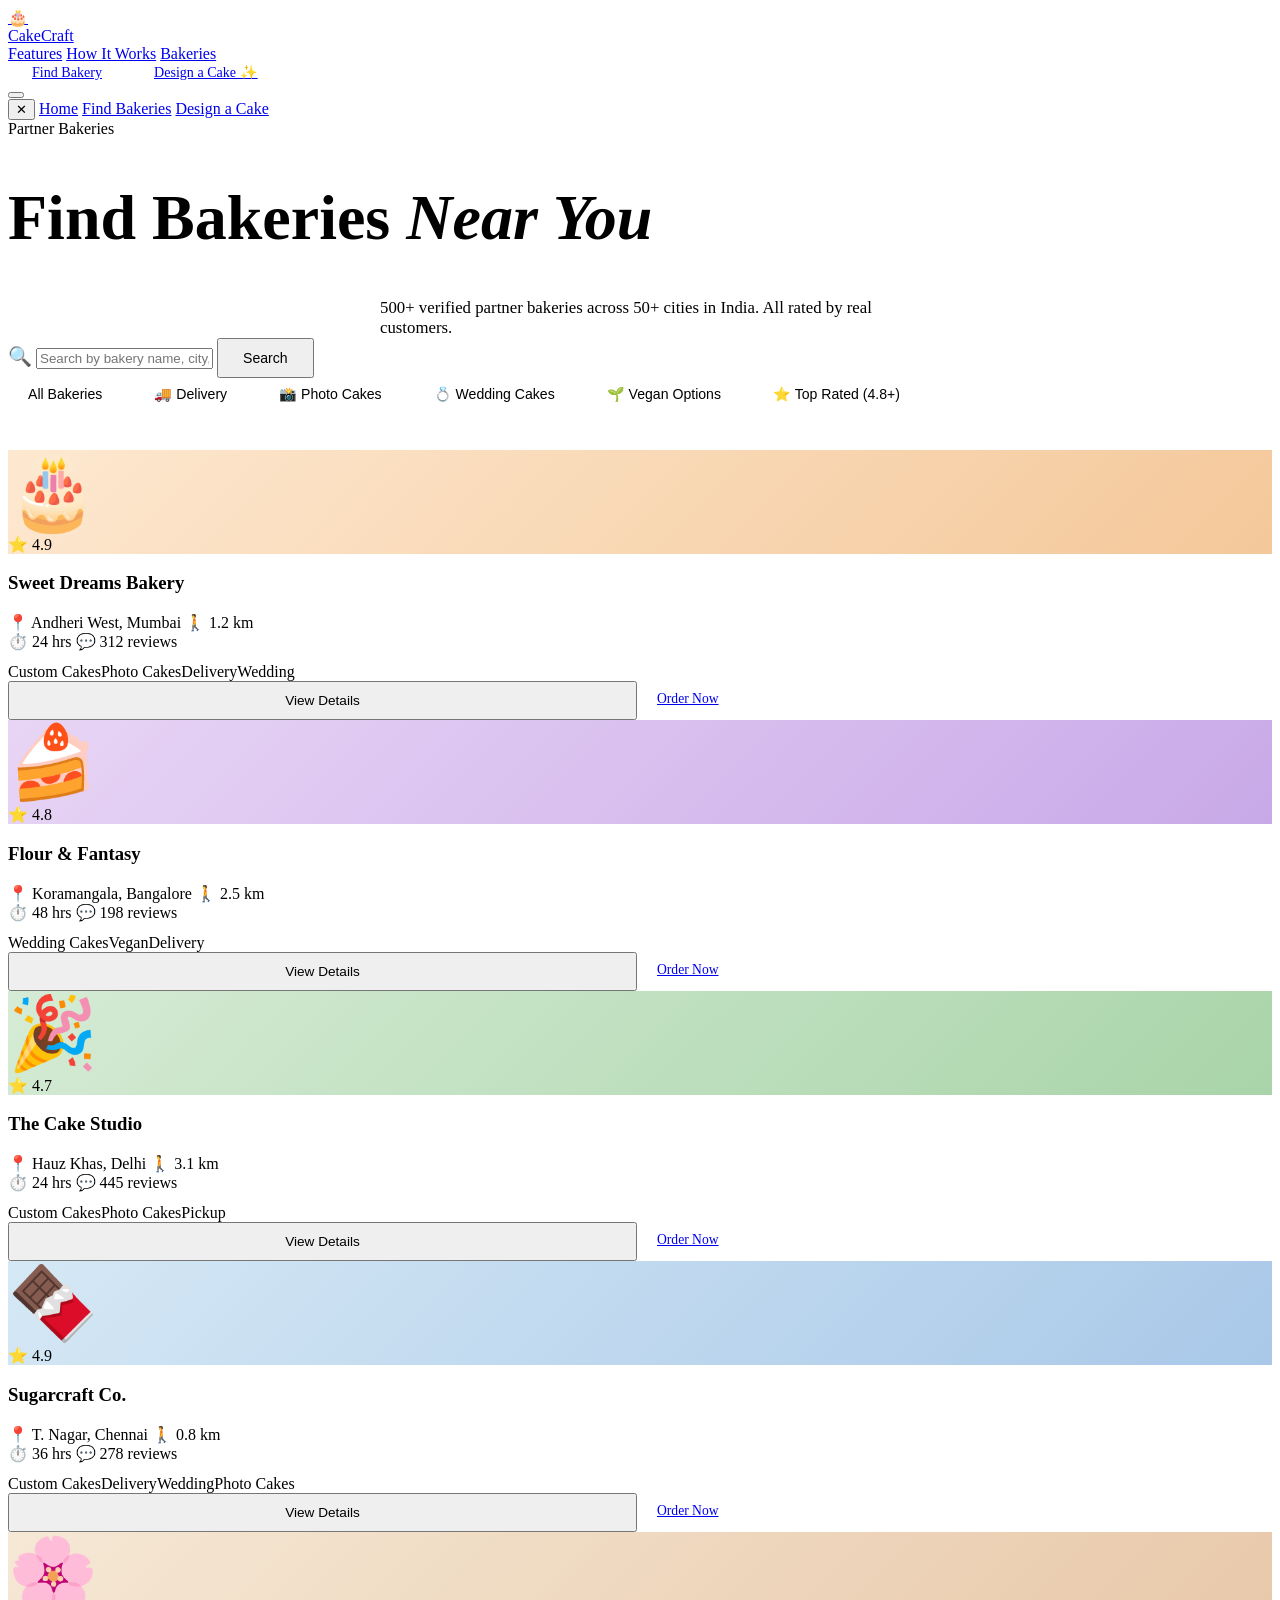
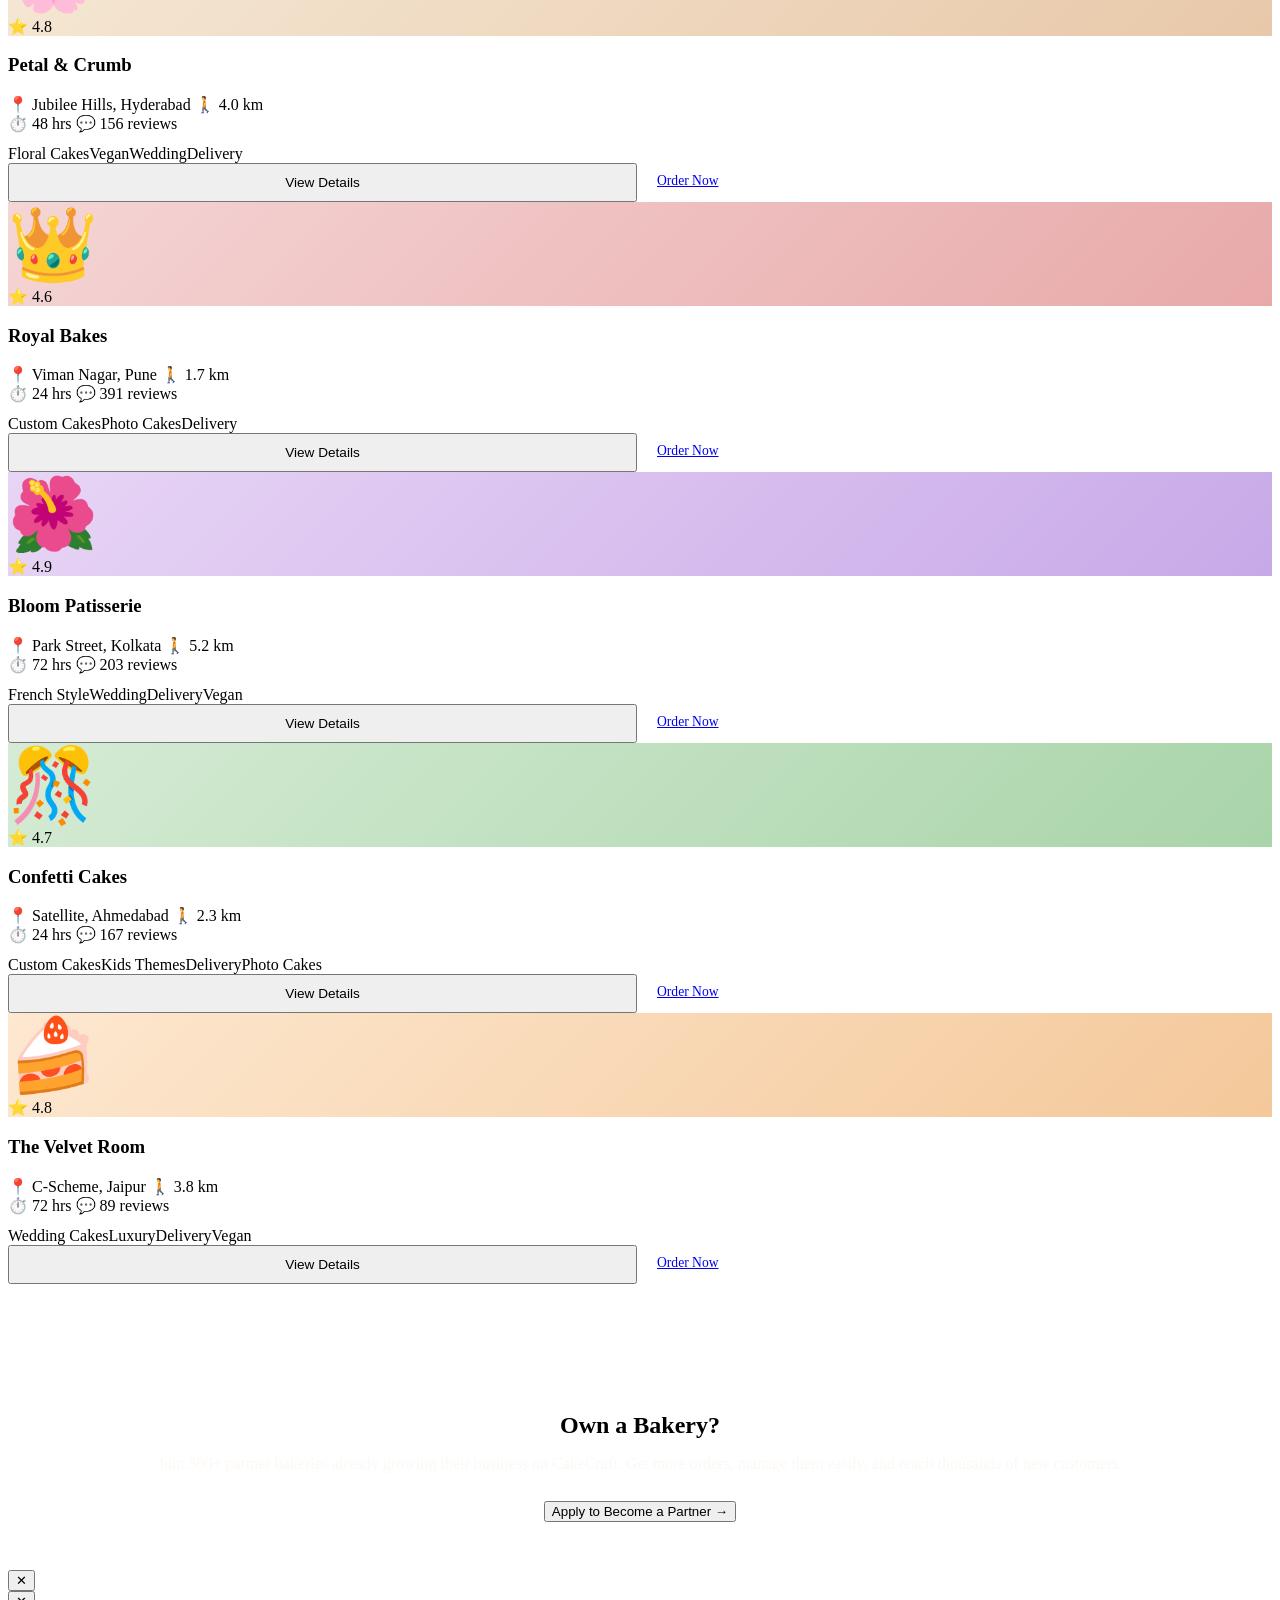
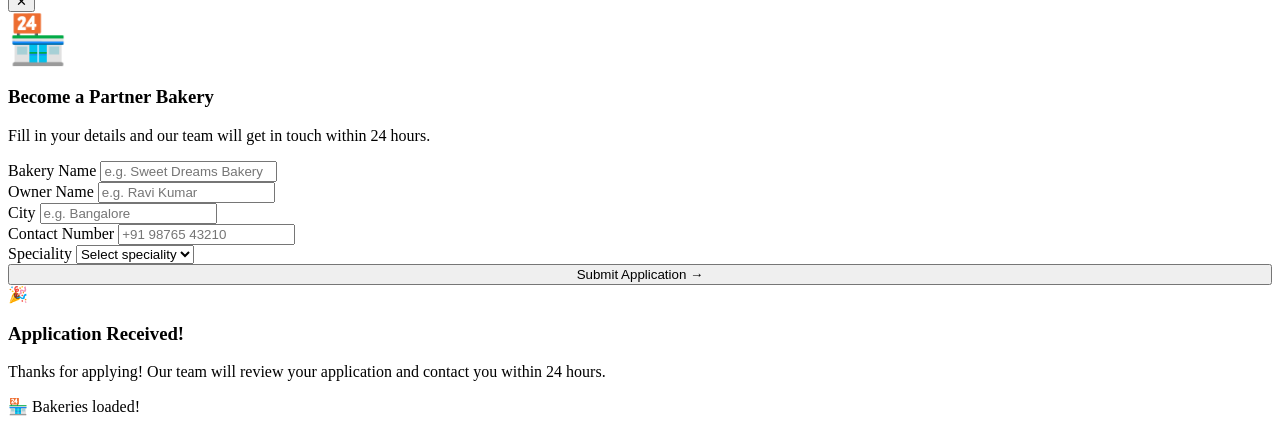
==== bakeries.html @ 8f2ff421 "Add files via upload" ====
<!DOCTYPE html>
<html lang="en">
<head>
  <meta charset="UTF-8" />
  <meta name="viewport" content="width=device-width, initial-scale=1.0" />
  <title>Find Nearby Bakeries — CakeCraft</title>
  <meta name="description" content="Browse verified partner bakeries near you on CakeCraft. Compare ratings, specialities and delivery options." />
  <link rel="icon" href="data:image/svg+xml,<svg xmlns='http://www.w3.org/2000/svg' viewBox='0 0 100 100'><text y='.9em' font-size='90'>🎂</text></svg>" />
  <link rel="stylesheet" href="style.css" />
  <style>
    .filter-bar { display:flex; gap:12px; flex-wrap:wrap; margin-bottom:40px; }
    .filter-chip {
      padding:8px 20px; border-radius:99px;
      border:1.5px solid var(--cream2); background:var(--white);
      font-size:0.88rem; font-weight:500; cursor:pointer;
      transition:all 0.25s; font-family:'DM Sans',sans-serif;
    }
    .filter-chip:hover, .filter-chip.active { background:var(--brown); color:var(--white); border-color:var(--brown); }
    .bakery-img-bg-1 { background:linear-gradient(135deg,#FDE8D0,#F4C89A); }
    .bakery-img-bg-2 { background:linear-gradient(135deg,#E8D5F5,#C8A9E8); }
    .bakery-img-bg-3 { background:linear-gradient(135deg,#D5EBD5,#A9D4A9); }
    .bakery-img-bg-4 { background:linear-gradient(135deg,#D5E8F5,#A9C8E8); }
    .bakery-img-bg-5 { background:linear-gradient(135deg,#F5E8D5,#E8C8A9); }
    .bakery-img-bg-6 { background:linear-gradient(135deg,#F5D5D5,#E8A9A9); }
    .stars { color:var(--orange); }
    .bakery-detail-panel {
      background:var(--cream); border-radius:var(--radius2); padding:48px;
      max-width:600px; width:100%;
    }
    .map-placeholder {
      background:linear-gradient(135deg,var(--cream2),#EDE0D0);
      border-radius:var(--radius); height:200px;
      display:flex; align-items:center; justify-content:center;
      font-size:3rem; margin-bottom:24px; position:relative; overflow:hidden;
    }
    .map-pin { position:absolute; font-size:2rem; animation:bounce 1.5s ease-in-out infinite; }
    @keyframes bounce { 0%,100%{transform:translateY(0);} 50%{transform:translateY(-10px);} }
    .no-results { text-align:center; padding:80px 20px; color:var(--brown3); }
    .no-results .nr-icon { font-size:4rem; display:block; margin-bottom:16px; }
    .partner-cta {
      background:var(--brown); color:var(--cream); border-radius:var(--radius2);
      padding:48px; text-align:center; margin-top:60px;
    }
    .partner-cta h2 { color:var(--cream); margin-bottom:12px; }
    .partner-cta p { color:rgba(250,245,236,0.65); margin-bottom:28px; }
  </style>
</head>
<body>

<!-- NAVBAR -->
<nav class="navbar scrolled" id="navbar">
  <div class="container">
    <a href="index.html" class="logo">
      <div class="logo-icon">🎂</div>
      CakeCraft
    </a>
    <div class="nav-links">
      <a href="index.html#features">Features</a>
      <a href="index.html#how-it-works">How It Works</a>
      <a href="bakeries.html">Bakeries</a>
    </div>
    <div class="nav-cta">
      <a href="bakeries.html" class="btn btn-outline" style="padding:10px 24px;font-size:0.88rem;">Find Bakery</a>
      <a href="designer.html" class="btn btn-primary" style="padding:10px 24px;font-size:0.88rem;">Design a Cake ✨</a>
    </div>
    <button class="hamburger" id="hamburger" aria-label="Menu">
      <span></span><span></span><span></span>
    </button>
  </div>
</nav>

<!-- Mobile Menu -->
<div class="mobile-menu" id="mobileMenu">
  <button class="close-menu" id="closeMenu">✕</button>
  <a href="index.html">Home</a>
  <a href="bakeries.html">Find Bakeries</a>
  <a href="designer.html" class="btn btn-orange">Design a Cake</a>
</div>

<!-- PAGE HEADER -->
<div class="page-header">
  <div class="container">
    <div class="tag">Partner Bakeries</div>
    <h1 style="font-size:clamp(2rem,5vw,4rem);">Find Bakeries <em style="color:var(--orange);">Near You</em></h1>
    <p style="max-width:520px;margin:16px auto 0;font-size:1.05rem;">500+ verified partner bakeries across 50+ cities in India. All rated by real customers.</p>
  </div>
</div>

<!-- BAKERIES PAGE -->
<section class="bakeries-page">
  <div class="container">

    <!-- Search -->
    <div class="search-bar">
      <span style="font-size:1.2rem;">🔍</span>
      <input type="text" id="searchInput" placeholder="Search by bakery name, city, or speciality..." />
      <button class="btn btn-primary" style="padding:10px 24px;font-size:0.88rem;" onclick="doSearch()">Search</button>
    </div>

    <!-- Filters -->
    <div class="filter-bar">
      <button class="filter-chip active" data-filter="all" onclick="setFilter('all',this)">All Bakeries</button>
      <button class="filter-chip" data-filter="delivery" onclick="setFilter('delivery',this)">🚚 Delivery</button>
      <button class="filter-chip" data-filter="photo" onclick="setFilter('photo',this)">📸 Photo Cakes</button>
      <button class="filter-chip" data-filter="wedding" onclick="setFilter('wedding',this)">💍 Wedding Cakes</button>
      <button class="filter-chip" data-filter="vegan" onclick="setFilter('vegan',this)">🌱 Vegan Options</button>
      <button class="filter-chip" data-filter="rated" onclick="setFilter('rated',this)">⭐ Top Rated (4.8+)</button>
    </div>

    <!-- Bakeries Grid -->
    <div class="bakeries-grid" id="bakeriesGrid">
      <!-- filled by JS -->
    </div>

    <div class="no-results" id="noResults" style="display:none;">
      <span class="nr-icon">🔍</span>
      <h3>No bakeries found</h3>
      <p>Try a different search term or filter</p>
    </div>

    <!-- Partner CTA -->
    <div class="partner-cta fade-up">
      <h2>Own a Bakery?</h2>
      <p>Join 500+ partner bakeries already growing their business on CakeCraft. Get more orders, manage them easily, and reach thousands of new customers.</p>
      <button class="btn btn-orange" onclick="openPartnerModal()">Apply to Become a Partner →</button>
    </div>
  </div>
</section>

<!-- BAKERY DETAIL MODAL -->
<div class="modal-overlay" id="bakeryModal">
  <div class="modal" style="max-width:600px;">
    <button class="modal-close" onclick="closeModal('bakeryModal')">✕</button>
    <div id="bakeryModalContent"></div>
  </div>
</div>

<!-- PARTNER MODAL -->
<div class="modal-overlay" id="partnerModal">
  <div class="modal">
    <button class="modal-close" onclick="closeModal('partnerModal')">✕</button>
    <div id="partnerForm">
      <div style="font-size:3rem;margin-bottom:12px;">🏪</div>
      <h3>Become a Partner Bakery</h3>
      <p>Fill in your details and our team will get in touch within 24 hours.</p>
      <div class="form-group">
        <label>Bakery Name</label>
        <input type="text" id="bakeryName" placeholder="e.g. Sweet Dreams Bakery" />
      </div>
      <div class="form-group">
        <label>Owner Name</label>
        <input type="text" id="ownerName" placeholder="e.g. Ravi Kumar" />
      </div>
      <div class="form-group">
        <label>City</label>
        <input type="text" id="bakeryCity" placeholder="e.g. Bangalore" />
      </div>
      <div class="form-group">
        <label>Contact Number</label>
        <input type="tel" id="bakeryPhone" placeholder="+91 98765 43210" />
      </div>
      <div class="form-group">
        <label>Speciality</label>
        <select id="bakerySpeciality">
          <option value="">Select speciality</option>
          <option>Custom Cakes</option>
          <option>Wedding Cakes</option>
          <option>Photo Cakes</option>
          <option>Eggless Cakes</option>
          <option>All Types</option>
        </select>
      </div>
      <button class="btn btn-primary" style="width:100%;justify-content:center;" onclick="submitPartner()">Submit Application →</button>
    </div>
    <div class="success-msg" id="partnerSuccess">
      <span class="success-icon">🎉</span>
      <h3>Application Received!</h3>
      <p>Thanks for applying! Our team will review your application and contact you within 24 hours.</p>
    </div>
  </div>
</div>

<div class="toast" id="toast">
  <span class="toast-icon">🏪</span>
  <span id="toastMsg">Bakeries loaded!</span>
</div>

<script src="script.js"></script>
<script>
const BAKERIES = [
  {
    id:1, name:"Sweet Dreams Bakery", city:"Mumbai", area:"Andheri West",
    rating:4.9, reviews:312, bg:"bakery-img-bg-1", emoji:"🎂",
    tags:["Custom Cakes","Photo Cakes","Delivery","Wedding"],
    delivery:true, photo:true, wedding:true, vegan:false,
    price:"₹500–₹5,000", turnaround:"24 hrs",
    specialities:["Chocolate Fantasy","Red Velvet","Photo Cakes","Wedding Tiers"],
    description:"Mumbai's most loved custom cake bakery. Award-winning designs, 100% fresh ingredients, and same-city delivery within 6 hours.",
    distance:"1.2 km"
  },
  {
    id:2, name:"Flour & Fantasy", city:"Bangalore", area:"Koramangala",
    rating:4.8, reviews:198, bg:"bakery-img-bg-2", emoji:"🍰",
    tags:["Wedding Cakes","Vegan","Delivery"],
    delivery:true, photo:false, wedding:true, vegan:true,
    price:"₹800–₹15,000", turnaround:"48 hrs",
    specialities:["Multi-tier Wedding","Vegan Cakes","Fondant Art","Floral Designs"],
    description:"Bangalore's premier wedding cake studio. Specialists in multi-tier fondant masterpieces and vegan-friendly options.",
    distance:"2.5 km"
  },
  {
    id:3, name:"The Cake Studio", city:"Delhi", area:"Hauz Khas",
    rating:4.7, reviews:445, bg:"bakery-img-bg-3", emoji:"🎉",
    tags:["Custom Cakes","Photo Cakes","Pickup"],
    delivery:false, photo:true, wedding:false, vegan:false,
    price:"₹400–₹3,500", turnaround:"24 hrs",
    specialities:["Photo Print Cakes","Birthday Themes","Cartoon Cakes","Custom Toppers"],
    description:"Delhi's go-to for themed birthday cakes and photo-printed masterpieces. Pickup-only with an open baking studio.",
    distance:"3.1 km"
  },
  {
    id:4, name:"Sugarcraft Co.", city:"Chennai", area:"T. Nagar",
    rating:4.9, reviews:278, bg:"bakery-img-bg-4", emoji:"🍫",
    tags:["Custom Cakes","Delivery","Wedding","Photo Cakes"],
    delivery:true, photo:true, wedding:true, vegan:false,
    price:"₹600–₹8,000", turnaround:"36 hrs",
    specialities:["Chocolate Drip","Mirror Glaze","South Indian Fusion","Photo Cakes"],
    description:"Chennai's finest sugarcraft artists. Known for extraordinary chocolate drip and mirror glaze cakes shipped citywide.",
    distance:"0.8 km"
  },
  {
    id:5, name:"Petal & Crumb", city:"Hyderabad", area:"Jubilee Hills",
    rating:4.8, reviews:156, bg:"bakery-img-bg-5", emoji:"🌸",
    tags:["Floral Cakes","Vegan","Wedding","Delivery"],
    delivery:true, photo:false, wedding:true, vegan:true,
    price:"₹700–₹12,000", turnaround:"48 hrs",
    specialities:["Pressed Flower Cakes","Botanical Themes","Vegan Buttercream","Eggless"],
    description:"Hyderabad's floral cake specialists. Every cake is an edible garden — intricate pressed flowers, botanical themes, 100% eggless.",
    distance:"4.0 km"
  },
  {
    id:6, name:"Royal Bakes", city:"Pune", area:"Viman Nagar",
    rating:4.6, reviews:391, bg:"bakery-img-bg-6", emoji:"👑",
    tags:["Custom Cakes","Photo Cakes","Delivery"],
    delivery:true, photo:true, wedding:false, vegan:false,
    price:"₹350–₹2,500", turnaround:"24 hrs",
    specialities:["Budget Custom Cakes","Photo Cakes","Bulk Orders","Corporate Cakes"],
    description:"Pune's most value-for-money custom cake bakery. Perfect for bulk corporate orders and last-minute custom requests.",
    distance:"1.7 km"
  },
  {
    id:7, name:"Bloom Patisserie", city:"Kolkata", area:"Park Street",
    rating:4.9, reviews:203, bg:"bakery-img-bg-2", emoji:"🌺",
    tags:["French Style","Wedding","Delivery","Vegan"],
    delivery:true, photo:true, wedding:true, vegan:true,
    price:"₹900–₹20,000", turnaround:"72 hrs",
    specialities:["French Patisserie","Macaron Towers","Opera Cakes","Vegan Mousse"],
    description:"Kolkata's premium French patisserie. Trained in Lyon, our head baker brings European elegance to custom wedding cakes.",
    distance:"5.2 km"
  },
  {
    id:8, name:"Confetti Cakes", city:"Ahmedabad", area:"Satellite",
    rating:4.7, reviews:167, bg:"bakery-img-bg-3", emoji:"🎊",
    tags:["Custom Cakes","Kids Themes","Delivery","Photo Cakes"],
    delivery:true, photo:true, wedding:false, vegan:false,
    price:"₹450–₹3,000", turnaround:"24 hrs",
    specialities:["Kids Birthday Themes","Character Cakes","Photo Prints","Cartoon Designs"],
    description:"Ahmedabad's most fun cake bakery! Specialists in kids' themed and character cakes. Every cake is an adventure.",
    distance:"2.3 km"
  },
  {
    id:9, name:"The Velvet Room", city:"Jaipur", area:"C-Scheme",
    rating:4.8, reviews:89, bg:"bakery-img-bg-1", emoji:"🍰",
    tags:["Wedding Cakes","Luxury","Delivery","Vegan"],
    delivery:true, photo:true, wedding:true, vegan:true,
    price:"₹1,500–₹50,000", turnaround:"72 hrs",
    specialities:["Luxury Wedding Cakes","Royal Rajasthani Themes","Isomalt Art","Gold Leaf"],
    description:"Jaipur's premier luxury cake atelier. Our cakes are Instagram-famous for gold leaf accents and Rajasthani royal motifs.",
    distance:"3.8 km"
  }
];

let currentFilter = 'all';
let currentSearch = '';

function renderBakeries() {
  const grid = document.getElementById('bakeriesGrid');
  let list = BAKERIES;

  if (currentSearch) {
    const q = currentSearch.toLowerCase();
    list = list.filter(b =>
      b.name.toLowerCase().includes(q) ||
      b.city.toLowerCase().includes(q) ||
      b.area.toLowerCase().includes(q) ||
      b.tags.some(t => t.toLowerCase().includes(q))
    );
  }
  if (currentFilter === 'delivery') list = list.filter(b => b.delivery);
  if (currentFilter === 'photo')    list = list.filter(b => b.photo);
  if (currentFilter === 'wedding')  list = list.filter(b => b.wedding);
  if (currentFilter === 'vegan')    list = list.filter(b => b.vegan);
  if (currentFilter === 'rated')    list = list.filter(b => b.rating >= 4.8);

  document.getElementById('noResults').style.display = list.length ? 'none' : 'block';

  grid.innerHTML = list.map(b => `
    <div class="bakery-card fade-up">
      <div class="bakery-img ${b.bg}">
        <span style="font-size:4.5rem;">${b.emoji}</span>
        <div class="bakery-badge">⭐ ${b.rating}</div>
      </div>
      <div class="bakery-info">
        <h3>${b.name}</h3>
        <div class="bakery-meta">
          <span class="b-tag">📍 ${b.area}, ${b.city}</span>
          <span class="b-tag">🚶 ${b.distance}</span>
        </div>
        <div class="bakery-meta" style="margin-bottom:12px;">
          <span class="b-tag">⏱️ ${b.turnaround}</span>
          <span class="b-tag">💬 ${b.reviews} reviews</span>
        </div>
        <div class="bakery-chips">
          ${b.tags.map(t=>`<span class="b-chip">${t}</span>`).join('')}
        </div>
        <div style="display:flex;gap:10px;">
          <button class="btn btn-outline" style="flex:1;justify-content:center;padding:10px;font-size:0.85rem;" onclick="openBakery(${b.id})">View Details</button>
          <a href="designer.html" class="btn btn-orange" style="flex:1;justify-content:center;padding:10px;font-size:0.85rem;">Order Now</a>
        </div>
      </div>
    </div>
  `).join('');

  // Trigger animations
  requestAnimationFrame(() => {
    grid.querySelectorAll('.fade-up').forEach((el, i) => {
      setTimeout(() => el.classList.add('visible'), i * 80);
    });
  });
}

function setFilter(f, el) {
  currentFilter = f;
  document.querySelectorAll('.filter-chip').forEach(c => c.classList.remove('active'));
  el.classList.add('active');
  renderBakeries();
}

function doSearch() {
  currentSearch = document.getElementById('searchInput').value.trim();
  renderBakeries();
}

document.getElementById('searchInput').addEventListener('keydown', e => {
  if (e.key === 'Enter') doSearch();
});

function openBakery(id) {
  const b = BAKERIES.find(x => x.id === id);
  const stars = '★'.repeat(Math.floor(b.rating)) + (b.rating % 1 ? '½' : '');
  document.getElementById('bakeryModalContent').innerHTML = `
    <div class="map-placeholder">
      <span style="font-size:5rem;opacity:0.3;">🗺️</span>
      <span class="map-pin">📍</span>
    </div>
    <div style="display:flex;align-items:center;gap:16px;margin-bottom:20px;">
      <div style="font-size:3.5rem;">${b.emoji}</div>
      <div>
        <h3 style="margin-bottom:4px;">${b.name}</h3>
        <div style="color:var(--brown3);font-size:0.9rem;">📍 ${b.area}, ${b.city}</div>
        <div style="color:var(--orange);font-size:0.9rem;margin-top:4px;">${stars} ${b.rating} · ${b.reviews} reviews</div>
      </div>
    </div>
    <p style="margin-bottom:24px;">${b.description}</p>
    <div style="display:grid;grid-template-columns:1fr 1fr;gap:16px;margin-bottom:24px;">
      <div style="background:var(--cream2);border-radius:12px;padding:16px;text-align:center;">
        <div style="font-size:1.4rem;font-weight:700;color:var(--brown);">${b.price}</div>
        <div style="font-size:0.8rem;color:var(--brown3);">Price Range</div>
      </div>
      <div style="background:var(--cream2);border-radius:12px;padding:16px;text-align:center;">
        <div style="font-size:1.4rem;font-weight:700;color:var(--brown);">${b.turnaround}</div>
        <div style="font-size:0.8rem;color:var(--brown3);">Turnaround</div>
      </div>
    </div>
    <div style="margin-bottom:24px;">
      <div style="font-size:0.78rem;font-weight:700;letter-spacing:0.1em;text-transform:uppercase;color:var(--brown3);margin-bottom:12px;">Specialities</div>
      <div style="display:flex;flex-wrap:wrap;gap:8px;">
        ${b.specialities.map(s=>`<span style="background:var(--cream2);padding:6px 14px;border-radius:99px;font-size:0.82rem;">${s}</span>`).join('')}
      </div>
    </div>
    <a href="designer.html" class="btn btn-orange" style="width:100%;justify-content:center;">
      🎂 &nbsp;Design a Cake for This Bakery →
    </a>
  `;
  document.getElementById('bakeryModal').classList.add('open');
}

function openPartnerModal() {
  document.getElementById('partnerModal').classList.add('open');
}

function submitPartner() {
  const n = document.getElementById('bakeryName').value.trim();
  const o = document.getElementById('ownerName').value.trim();
  const c = document.getElementById('bakeryCity').value.trim();
  const p = document.getElementById('bakeryPhone').value.trim();
  if (!n || !o || !c || !p) {
    showToast('Please fill in all fields 👆');
    return;
  }
  document.getElementById('partnerForm').style.display = 'none';
  document.getElementById('partnerSuccess').classList.add('show');
  showToast('🎉 Application submitted!');
}

renderBakeries();
</script>
</body>
</html>
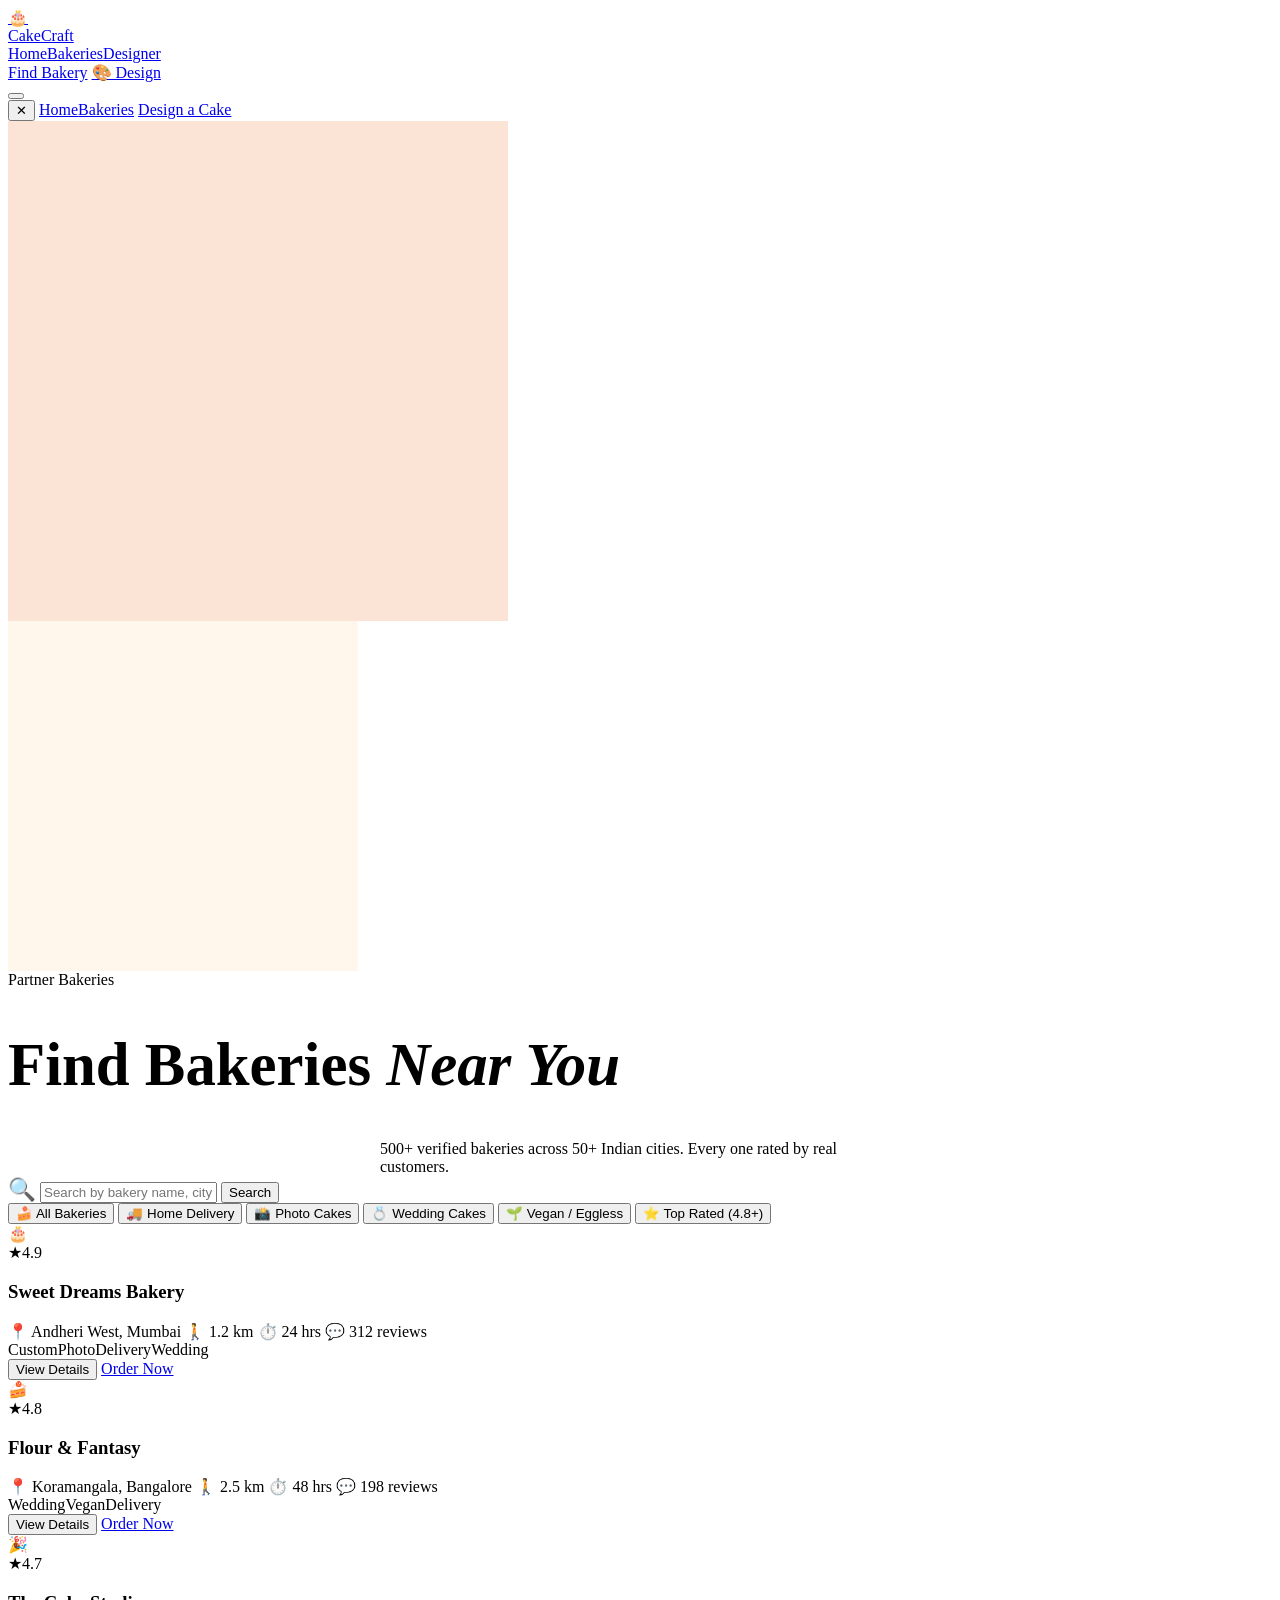
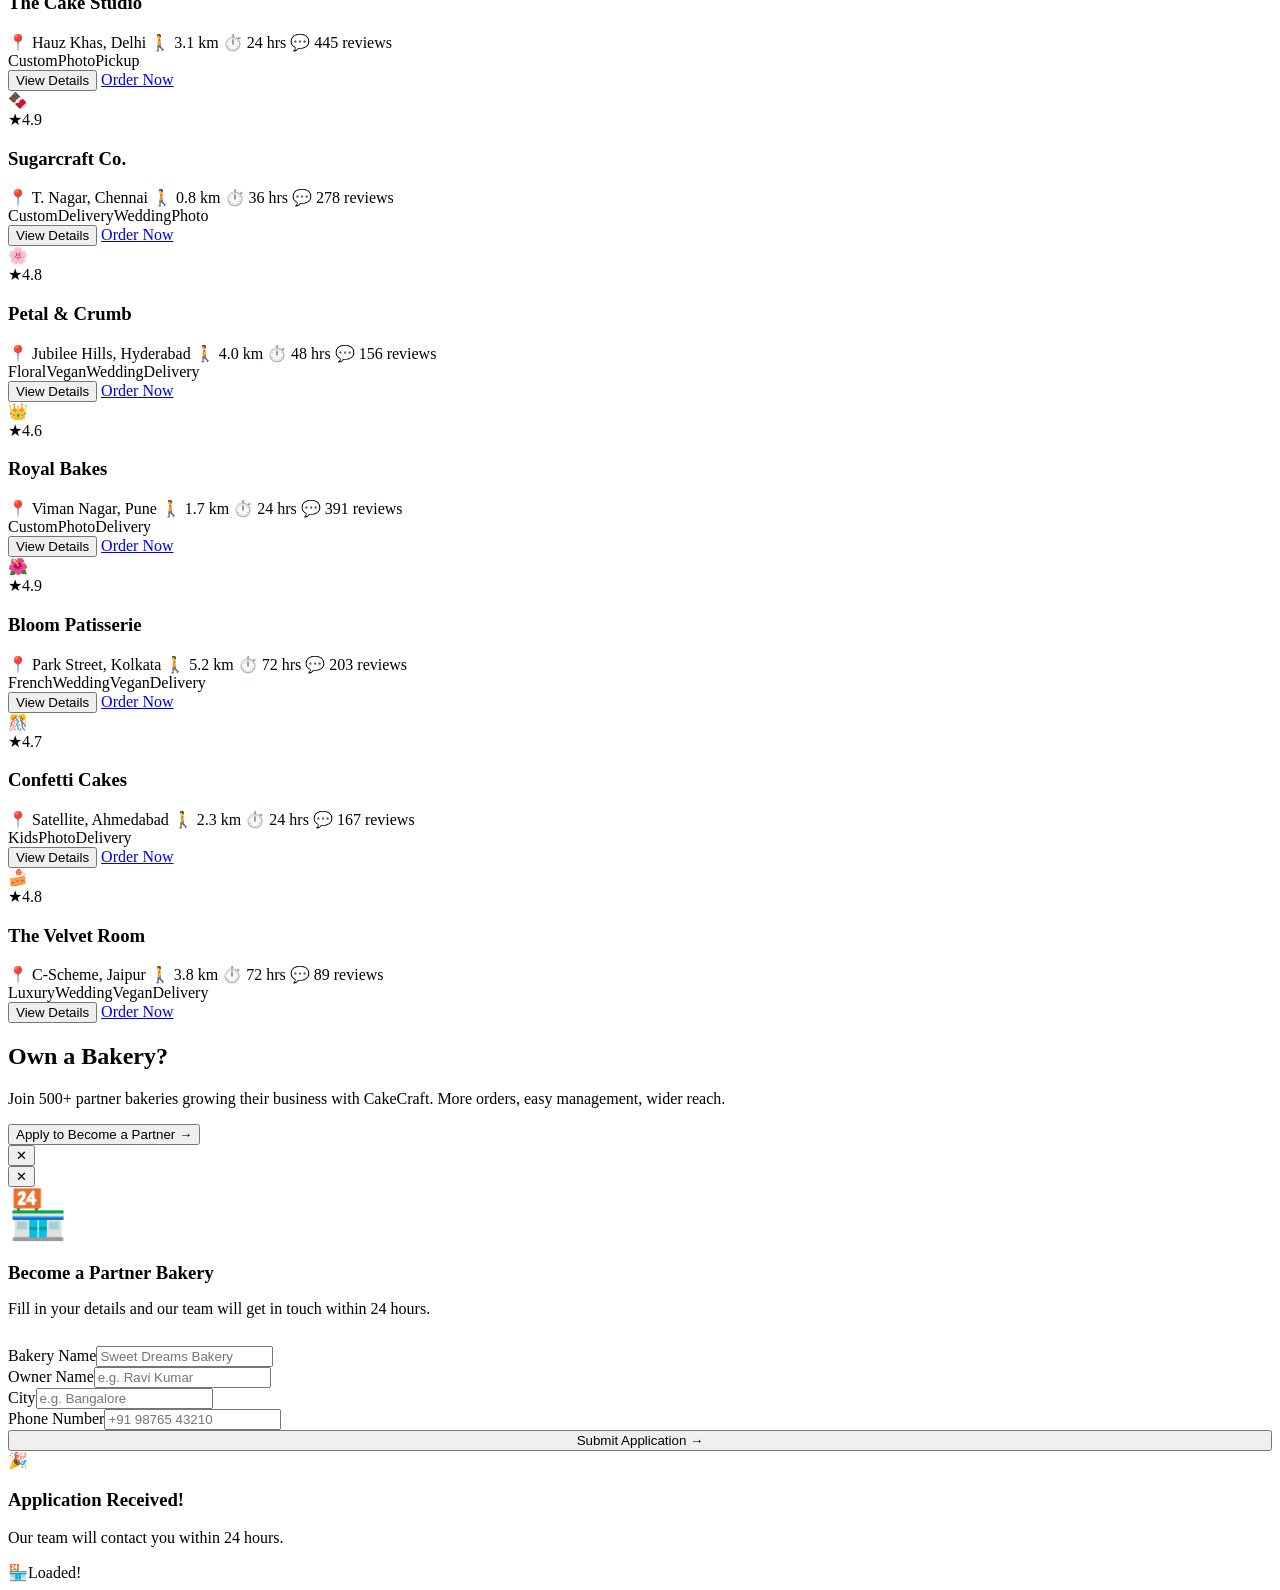
==== commit 21867b06: "Update bakeries.html" ====
--- a/bakeries.html
+++ b/bakeries.html
@@ -1,419 +1,207 @@
 <!DOCTYPE html>
 <html lang="en">
 <head>
-  <meta charset="UTF-8" />
-  <meta name="viewport" content="width=device-width, initial-scale=1.0" />
-  <title>Find Nearby Bakeries — CakeCraft</title>
-  <meta name="description" content="Browse verified partner bakeries near you on CakeCraft. Compare ratings, specialities and delivery options." />
-  <link rel="icon" href="data:image/svg+xml,<svg xmlns='http://www.w3.org/2000/svg' viewBox='0 0 100 100'><text y='.9em' font-size='90'>🎂</text></svg>" />
-  <link rel="stylesheet" href="style.css" />
-  <style>
-    .filter-bar { display:flex; gap:12px; flex-wrap:wrap; margin-bottom:40px; }
-    .filter-chip {
-      padding:8px 20px; border-radius:99px;
-      border:1.5px solid var(--cream2); background:var(--white);
-      font-size:0.88rem; font-weight:500; cursor:pointer;
-      transition:all 0.25s; font-family:'DM Sans',sans-serif;
-    }
-    .filter-chip:hover, .filter-chip.active { background:var(--brown); color:var(--white); border-color:var(--brown); }
-    .bakery-img-bg-1 { background:linear-gradient(135deg,#FDE8D0,#F4C89A); }
-    .bakery-img-bg-2 { background:linear-gradient(135deg,#E8D5F5,#C8A9E8); }
-    .bakery-img-bg-3 { background:linear-gradient(135deg,#D5EBD5,#A9D4A9); }
-    .bakery-img-bg-4 { background:linear-gradient(135deg,#D5E8F5,#A9C8E8); }
-    .bakery-img-bg-5 { background:linear-gradient(135deg,#F5E8D5,#E8C8A9); }
-    .bakery-img-bg-6 { background:linear-gradient(135deg,#F5D5D5,#E8A9A9); }
-    .stars { color:var(--orange); }
-    .bakery-detail-panel {
-      background:var(--cream); border-radius:var(--radius2); padding:48px;
-      max-width:600px; width:100%;
-    }
-    .map-placeholder {
-      background:linear-gradient(135deg,var(--cream2),#EDE0D0);
-      border-radius:var(--radius); height:200px;
-      display:flex; align-items:center; justify-content:center;
-      font-size:3rem; margin-bottom:24px; position:relative; overflow:hidden;
-    }
-    .map-pin { position:absolute; font-size:2rem; animation:bounce 1.5s ease-in-out infinite; }
-    @keyframes bounce { 0%,100%{transform:translateY(0);} 50%{transform:translateY(-10px);} }
-    .no-results { text-align:center; padding:80px 20px; color:var(--brown3); }
-    .no-results .nr-icon { font-size:4rem; display:block; margin-bottom:16px; }
-    .partner-cta {
-      background:var(--brown); color:var(--cream); border-radius:var(--radius2);
-      padding:48px; text-align:center; margin-top:60px;
-    }
-    .partner-cta h2 { color:var(--cream); margin-bottom:12px; }
-    .partner-cta p { color:rgba(250,245,236,0.65); margin-bottom:28px; }
-  </style>
+  <meta charset="UTF-8"/><meta name="viewport" content="width=device-width,initial-scale=1.0"/>
+  <title>Find Bakeries — CakeCraft</title>
+  <link rel="icon" href="data:image/svg+xml,<svg xmlns='http://www.w3.org/2000/svg' viewBox='0 0 100 100'><text y='.9em' font-size='90'>🎂</text></svg>"/>
+  <link rel="stylesheet" href="style.css"/>
 </head>
 <body>
-
-<!-- NAVBAR -->
 <nav class="navbar scrolled" id="navbar">
+  <div class="container"><div class="nav-row">
+    <a href="index.html" class="logo"><div class="logo-icon">🎂</div>CakeCraft</a>
+    <div class="nav-links"><a href="index.html">Home</a><a href="bakeries.html">Bakeries</a><a href="designer.html">Designer</a></div>
+    <div class="nav-cta">
+      <a href="bakeries.html" class="btn btn-cream btn-sm">Find Bakery</a>
+      <a href="designer.html" class="btn btn-orange btn-sm">🎨 Design</a>
+    </div>
+    <button class="hamburger" id="ham"><span></span><span></span><span></span></button>
+  </div></div>
+</nav>
+<div class="mobile-menu" id="mob"><button class="close-menu" id="mob-close">✕</button>
+  <a href="index.html">Home</a><a href="bakeries.html">Bakeries</a>
+  <a href="designer.html" class="btn btn-orange" style="margin-top:12px">Design a Cake</a>
+</div>
+
+<div class="page-top">
+  <div class="page-top-glow" style="width:500px;height:500px;background:rgba(232,101,26,.18);top:-100px;right:-80px;"></div>
+  <div class="page-top-glow" style="width:350px;height:350px;background:rgba(255,179,71,.1);bottom:-60px;left:-60px;"></div>
   <div class="container">
-    <a href="index.html" class="logo">
-      <div class="logo-icon">🎂</div>
-      CakeCraft
-    </a>
-    <div class="nav-links">
-      <a href="index.html#features">Features</a>
-      <a href="index.html#how-it-works">How It Works</a>
-      <a href="bakeries.html">Bakeries</a>
-    </div>
-    <div class="nav-cta">
-      <a href="bakeries.html" class="btn btn-outline" style="padding:10px 24px;font-size:0.88rem;">Find Bakery</a>
-      <a href="designer.html" class="btn btn-primary" style="padding:10px 24px;font-size:0.88rem;">Design a Cake ✨</a>
-    </div>
-    <button class="hamburger" id="hamburger" aria-label="Menu">
-      <span></span><span></span><span></span>
-    </button>
-  </div>
-</nav>
-
-<!-- Mobile Menu -->
-<div class="mobile-menu" id="mobileMenu">
-  <button class="close-menu" id="closeMenu">✕</button>
-  <a href="index.html">Home</a>
-  <a href="bakeries.html">Find Bakeries</a>
-  <a href="designer.html" class="btn btn-orange">Design a Cake</a>
-</div>
-
-<!-- PAGE HEADER -->
-<div class="page-header">
+    <div class="pill" style="margin-bottom:20px;">Partner Bakeries</div>
+    <h1 style="font-size:clamp(2rem,5vw,3.8rem);">Find Bakeries <em style="color:var(--orange3);font-style:italic;">Near You</em></h1>
+    <p style="max-width:520px;margin:14px auto 0;">500+ verified bakeries across 50+ Indian cities. Every one rated by real customers.</p>
+  </div>
+</div>
+
+<section class="bak-body">
   <div class="container">
-    <div class="tag">Partner Bakeries</div>
-    <h1 style="font-size:clamp(2rem,5vw,4rem);">Find Bakeries <em style="color:var(--orange);">Near You</em></h1>
-    <p style="max-width:520px;margin:16px auto 0;font-size:1.05rem;">500+ verified partner bakeries across 50+ cities in India. All rated by real customers.</p>
-  </div>
-</div>
-
-<!-- BAKERIES PAGE -->
-<section class="bakeries-page">
-  <div class="container">
-
     <!-- Search -->
-    <div class="search-bar">
-      <span style="font-size:1.2rem;">🔍</span>
-      <input type="text" id="searchInput" placeholder="Search by bakery name, city, or speciality..." />
-      <button class="btn btn-primary" style="padding:10px 24px;font-size:0.88rem;" onclick="doSearch()">Search</button>
-    </div>
-
+    <div class="search-box">
+      <span style="font-size:1.4rem;">🔍</span>
+      <input type="text" id="srch" placeholder="Search by bakery name, city or speciality…"/>
+      <button class="btn btn-orange btn-sm" onclick="doSearch()">Search</button>
+    </div>
     <!-- Filters -->
-    <div class="filter-bar">
-      <button class="filter-chip active" data-filter="all" onclick="setFilter('all',this)">All Bakeries</button>
-      <button class="filter-chip" data-filter="delivery" onclick="setFilter('delivery',this)">🚚 Delivery</button>
-      <button class="filter-chip" data-filter="photo" onclick="setFilter('photo',this)">📸 Photo Cakes</button>
-      <button class="filter-chip" data-filter="wedding" onclick="setFilter('wedding',this)">💍 Wedding Cakes</button>
-      <button class="filter-chip" data-filter="vegan" onclick="setFilter('vegan',this)">🌱 Vegan Options</button>
-      <button class="filter-chip" data-filter="rated" onclick="setFilter('rated',this)">⭐ Top Rated (4.8+)</button>
-    </div>
-
-    <!-- Bakeries Grid -->
-    <div class="bakeries-grid" id="bakeriesGrid">
-      <!-- filled by JS -->
-    </div>
-
-    <div class="no-results" id="noResults" style="display:none;">
-      <span class="nr-icon">🔍</span>
+    <div class="filter-row">
+      <button class="fchip active" onclick="setFilter('all',this)">🍰 All Bakeries</button>
+      <button class="fchip" onclick="setFilter('delivery',this)">🚚 Home Delivery</button>
+      <button class="fchip" onclick="setFilter('photo',this)">📸 Photo Cakes</button>
+      <button class="fchip" onclick="setFilter('wedding',this)">💍 Wedding Cakes</button>
+      <button class="fchip" onclick="setFilter('vegan',this)">🌱 Vegan / Eggless</button>
+      <button class="fchip" onclick="setFilter('rated',this)">⭐ Top Rated (4.8+)</button>
+    </div>
+    <!-- Grid -->
+    <div class="bak-grid3" id="bakGrid"></div>
+    <div class="no-res-box" id="noRes" style="display:none;">
+      <span class="no-res-icon">🔍</span>
       <h3>No bakeries found</h3>
-      <p>Try a different search term or filter</p>
-    </div>
-
-    <!-- Partner CTA -->
-    <div class="partner-cta fade-up">
+      <p style="margin-top:8px;color:var(--brown3);">Try a different search or remove a filter</p>
+    </div>
+    <!-- Partner Banner -->
+    <div class="partner-cta-box">
       <h2>Own a Bakery?</h2>
-      <p>Join 500+ partner bakeries already growing their business on CakeCraft. Get more orders, manage them easily, and reach thousands of new customers.</p>
-      <button class="btn btn-orange" onclick="openPartnerModal()">Apply to Become a Partner →</button>
+      <p>Join 500+ partner bakeries growing their business with CakeCraft. More orders, easy management, wider reach.</p>
+      <button class="btn btn-orange" style="position:relative;z-index:1;" onclick="document.getElementById('partnerModal').classList.add('open')">Apply to Become a Partner →</button>
     </div>
   </div>
 </section>
 
-<!-- BAKERY DETAIL MODAL -->
-<div class="modal-overlay" id="bakeryModal">
-  <div class="modal" style="max-width:600px;">
-    <button class="modal-close" onclick="closeModal('bakeryModal')">✕</button>
-    <div id="bakeryModalContent"></div>
-  </div>
-</div>
-
-<!-- PARTNER MODAL -->
-<div class="modal-overlay" id="partnerModal">
-  <div class="modal">
-    <button class="modal-close" onclick="closeModal('partnerModal')">✕</button>
-    <div id="partnerForm">
-      <div style="font-size:3rem;margin-bottom:12px;">🏪</div>
-      <h3>Become a Partner Bakery</h3>
-      <p>Fill in your details and our team will get in touch within 24 hours.</p>
-      <div class="form-group">
-        <label>Bakery Name</label>
-        <input type="text" id="bakeryName" placeholder="e.g. Sweet Dreams Bakery" />
-      </div>
-      <div class="form-group">
-        <label>Owner Name</label>
-        <input type="text" id="ownerName" placeholder="e.g. Ravi Kumar" />
-      </div>
-      <div class="form-group">
-        <label>City</label>
-        <input type="text" id="bakeryCity" placeholder="e.g. Bangalore" />
-      </div>
-      <div class="form-group">
-        <label>Contact Number</label>
-        <input type="tel" id="bakeryPhone" placeholder="+91 98765 43210" />
-      </div>
-      <div class="form-group">
-        <label>Speciality</label>
-        <select id="bakerySpeciality">
-          <option value="">Select speciality</option>
-          <option>Custom Cakes</option>
-          <option>Wedding Cakes</option>
-          <option>Photo Cakes</option>
-          <option>Eggless Cakes</option>
-          <option>All Types</option>
-        </select>
-      </div>
-      <button class="btn btn-primary" style="width:100%;justify-content:center;" onclick="submitPartner()">Submit Application →</button>
-    </div>
-    <div class="success-msg" id="partnerSuccess">
-      <span class="success-icon">🎉</span>
+<!-- Bakery Detail Modal -->
+<div class="modal-bg" id="bakModal">
+  <div class="modal-box" style="max-width:540px;">
+    <button class="modal-x" onclick="document.getElementById('bakModal').classList.remove('open')">✕</button>
+    <div id="bakContent"></div>
+  </div>
+</div>
+
+<!-- Partner Modal -->
+<div class="modal-bg" id="partnerModal">
+  <div class="modal-box">
+    <button class="modal-x" onclick="document.getElementById('partnerModal').classList.remove('open')">✕</button>
+    <div id="pf">
+      <div style="font-size:3rem;margin-bottom:14px;">🏪</div>
+      <h3 style="margin-bottom:8px;">Become a Partner Bakery</h3>
+      <p style="margin-bottom:28px;">Fill in your details and our team will get in touch within 24 hours.</p>
+      <div class="form-field"><label>Bakery Name</label><input type="text" placeholder="Sweet Dreams Bakery"/></div>
+      <div class="form-field"><label>Owner Name</label><input type="text" placeholder="e.g. Ravi Kumar"/></div>
+      <div class="form-field"><label>City</label><input type="text" placeholder="e.g. Bangalore"/></div>
+      <div class="form-field"><label>Phone Number</label><input type="tel" placeholder="+91 98765 43210"/></div>
+      <button class="btn btn-orange" style="width:100%;justify-content:center;"
+        onclick="document.getElementById('pf').style.display='none';document.getElementById('ps').classList.add('show')">
+        Submit Application →
+      </button>
+    </div>
+    <div class="success-block" id="ps">
+      <span class="success-ico">🎉</span>
       <h3>Application Received!</h3>
-      <p>Thanks for applying! Our team will review your application and contact you within 24 hours.</p>
-    </div>
-  </div>
-</div>
-
-<div class="toast" id="toast">
-  <span class="toast-icon">🏪</span>
-  <span id="toastMsg">Bakeries loaded!</span>
-</div>
-
+      <p>Our team will contact you within 24 hours.</p>
+    </div>
+  </div>
+</div>
+
+<div class="toast" id="toast"><span>🏪</span><span id="toastMsg">Loaded!</span></div>
 <script src="script.js"></script>
 <script>
-const BAKERIES = [
-  {
-    id:1, name:"Sweet Dreams Bakery", city:"Mumbai", area:"Andheri West",
-    rating:4.9, reviews:312, bg:"bakery-img-bg-1", emoji:"🎂",
-    tags:["Custom Cakes","Photo Cakes","Delivery","Wedding"],
-    delivery:true, photo:true, wedding:true, vegan:false,
-    price:"₹500–₹5,000", turnaround:"24 hrs",
-    specialities:["Chocolate Fantasy","Red Velvet","Photo Cakes","Wedding Tiers"],
-    description:"Mumbai's most loved custom cake bakery. Award-winning designs, 100% fresh ingredients, and same-city delivery within 6 hours.",
-    distance:"1.2 km"
-  },
-  {
-    id:2, name:"Flour & Fantasy", city:"Bangalore", area:"Koramangala",
-    rating:4.8, reviews:198, bg:"bakery-img-bg-2", emoji:"🍰",
-    tags:["Wedding Cakes","Vegan","Delivery"],
-    delivery:true, photo:false, wedding:true, vegan:true,
-    price:"₹800–₹15,000", turnaround:"48 hrs",
-    specialities:["Multi-tier Wedding","Vegan Cakes","Fondant Art","Floral Designs"],
-    description:"Bangalore's premier wedding cake studio. Specialists in multi-tier fondant masterpieces and vegan-friendly options.",
-    distance:"2.5 km"
-  },
-  {
-    id:3, name:"The Cake Studio", city:"Delhi", area:"Hauz Khas",
-    rating:4.7, reviews:445, bg:"bakery-img-bg-3", emoji:"🎉",
-    tags:["Custom Cakes","Photo Cakes","Pickup"],
-    delivery:false, photo:true, wedding:false, vegan:false,
-    price:"₹400–₹3,500", turnaround:"24 hrs",
-    specialities:["Photo Print Cakes","Birthday Themes","Cartoon Cakes","Custom Toppers"],
-    description:"Delhi's go-to for themed birthday cakes and photo-printed masterpieces. Pickup-only with an open baking studio.",
-    distance:"3.1 km"
-  },
-  {
-    id:4, name:"Sugarcraft Co.", city:"Chennai", area:"T. Nagar",
-    rating:4.9, reviews:278, bg:"bakery-img-bg-4", emoji:"🍫",
-    tags:["Custom Cakes","Delivery","Wedding","Photo Cakes"],
-    delivery:true, photo:true, wedding:true, vegan:false,
-    price:"₹600–₹8,000", turnaround:"36 hrs",
-    specialities:["Chocolate Drip","Mirror Glaze","South Indian Fusion","Photo Cakes"],
-    description:"Chennai's finest sugarcraft artists. Known for extraordinary chocolate drip and mirror glaze cakes shipped citywide.",
-    distance:"0.8 km"
-  },
-  {
-    id:5, name:"Petal & Crumb", city:"Hyderabad", area:"Jubilee Hills",
-    rating:4.8, reviews:156, bg:"bakery-img-bg-5", emoji:"🌸",
-    tags:["Floral Cakes","Vegan","Wedding","Delivery"],
-    delivery:true, photo:false, wedding:true, vegan:true,
-    price:"₹700–₹12,000", turnaround:"48 hrs",
-    specialities:["Pressed Flower Cakes","Botanical Themes","Vegan Buttercream","Eggless"],
-    description:"Hyderabad's floral cake specialists. Every cake is an edible garden — intricate pressed flowers, botanical themes, 100% eggless.",
-    distance:"4.0 km"
-  },
-  {
-    id:6, name:"Royal Bakes", city:"Pune", area:"Viman Nagar",
-    rating:4.6, reviews:391, bg:"bakery-img-bg-6", emoji:"👑",
-    tags:["Custom Cakes","Photo Cakes","Delivery"],
-    delivery:true, photo:true, wedding:false, vegan:false,
-    price:"₹350–₹2,500", turnaround:"24 hrs",
-    specialities:["Budget Custom Cakes","Photo Cakes","Bulk Orders","Corporate Cakes"],
-    description:"Pune's most value-for-money custom cake bakery. Perfect for bulk corporate orders and last-minute custom requests.",
-    distance:"1.7 km"
-  },
-  {
-    id:7, name:"Bloom Patisserie", city:"Kolkata", area:"Park Street",
-    rating:4.9, reviews:203, bg:"bakery-img-bg-2", emoji:"🌺",
-    tags:["French Style","Wedding","Delivery","Vegan"],
-    delivery:true, photo:true, wedding:true, vegan:true,
-    price:"₹900–₹20,000", turnaround:"72 hrs",
-    specialities:["French Patisserie","Macaron Towers","Opera Cakes","Vegan Mousse"],
-    description:"Kolkata's premium French patisserie. Trained in Lyon, our head baker brings European elegance to custom wedding cakes.",
-    distance:"5.2 km"
-  },
-  {
-    id:8, name:"Confetti Cakes", city:"Ahmedabad", area:"Satellite",
-    rating:4.7, reviews:167, bg:"bakery-img-bg-3", emoji:"🎊",
-    tags:["Custom Cakes","Kids Themes","Delivery","Photo Cakes"],
-    delivery:true, photo:true, wedding:false, vegan:false,
-    price:"₹450–₹3,000", turnaround:"24 hrs",
-    specialities:["Kids Birthday Themes","Character Cakes","Photo Prints","Cartoon Designs"],
-    description:"Ahmedabad's most fun cake bakery! Specialists in kids' themed and character cakes. Every cake is an adventure.",
-    distance:"2.3 km"
-  },
-  {
-    id:9, name:"The Velvet Room", city:"Jaipur", area:"C-Scheme",
-    rating:4.8, reviews:89, bg:"bakery-img-bg-1", emoji:"🍰",
-    tags:["Wedding Cakes","Luxury","Delivery","Vegan"],
-    delivery:true, photo:true, wedding:true, vegan:true,
-    price:"₹1,500–₹50,000", turnaround:"72 hrs",
-    specialities:["Luxury Wedding Cakes","Royal Rajasthani Themes","Isomalt Art","Gold Leaf"],
-    description:"Jaipur's premier luxury cake atelier. Our cakes are Instagram-famous for gold leaf accents and Rajasthani royal motifs.",
-    distance:"3.8 km"
-  }
+const BAKS = [
+  {id:1,name:"Sweet Dreams Bakery",city:"Mumbai",area:"Andheri West",rating:4.9,reviews:312,hd:"bh-or",emoji:"🎂",tags:["Custom","Photo","Delivery","Wedding"],delivery:true,photo:true,wedding:true,vegan:false,price:"₹500–₹5,000",time:"24 hrs",dist:"1.2 km",desc:"Mumbai's most loved custom cake bakery. Award-winning designs, 100% fresh ingredients, and express delivery.",spec:["Chocolate Fantasy","Photo Cakes","Wedding Tiers","Red Velvet"]},
+  {id:2,name:"Flour & Fantasy",city:"Bangalore",area:"Koramangala",rating:4.8,reviews:198,hd:"bh-pu",emoji:"🍰",tags:["Wedding","Vegan","Delivery"],delivery:true,photo:false,wedding:true,vegan:true,price:"₹800–₹15,000",time:"48 hrs",dist:"2.5 km",desc:"Bangalore's premier wedding cake studio. Specialists in multi-tier fondant masterpieces and vegan-friendly options.",spec:["Multi-tier Wedding","Vegan Cakes","Fondant Art","Floral Designs"]},
+  {id:3,name:"The Cake Studio",city:"Delhi",area:"Hauz Khas",rating:4.7,reviews:445,hd:"bh-gr",emoji:"🎉",tags:["Custom","Photo","Pickup"],delivery:false,photo:true,wedding:false,vegan:false,price:"₹400–₹3,500",time:"24 hrs",dist:"3.1 km",desc:"Delhi's go-to for themed birthday cakes and photo-printed masterpieces. Pickup only with an open baking studio.",spec:["Photo Print","Birthday Themes","Cartoon Cakes","Custom Toppers"]},
+  {id:4,name:"Sugarcraft Co.",city:"Chennai",area:"T. Nagar",rating:4.9,reviews:278,hd:"bh-bl",emoji:"🍫",tags:["Custom","Delivery","Wedding","Photo"],delivery:true,photo:true,wedding:true,vegan:false,price:"₹600–₹8,000",time:"36 hrs",dist:"0.8 km",desc:"Chennai's finest sugarcraft artists. Known for extraordinary chocolate drip cakes and mirror glaze creations.",spec:["Chocolate Drip","Mirror Glaze","Photo Cakes","Fusion Flavours"]},
+  {id:5,name:"Petal & Crumb",city:"Hyderabad",area:"Jubilee Hills",rating:4.8,reviews:156,hd:"bh-am",emoji:"🌸",tags:["Floral","Vegan","Wedding","Delivery"],delivery:true,photo:false,wedding:true,vegan:true,price:"₹700–₹12,000",time:"48 hrs",dist:"4.0 km",desc:"Hyderabad's floral cake specialists. Every cake is an edible garden — intricate pressed flowers, 100% eggless.",spec:["Pressed Flower Cakes","Botanical Themes","Vegan Buttercream","Eggless"]},
+  {id:6,name:"Royal Bakes",city:"Pune",area:"Viman Nagar",rating:4.6,reviews:391,hd:"bh-re",emoji:"👑",tags:["Custom","Photo","Delivery"],delivery:true,photo:true,wedding:false,vegan:false,price:"₹350–₹2,500",time:"24 hrs",dist:"1.7 km",desc:"Pune's most value-for-money custom cake bakery. Great for bulk corporate orders and last-minute requests.",spec:["Budget Custom","Photo Cakes","Bulk Orders","Corporate Cakes"]},
+  {id:7,name:"Bloom Patisserie",city:"Kolkata",area:"Park Street",rating:4.9,reviews:203,hd:"bh-tl",emoji:"🌺",tags:["French","Wedding","Vegan","Delivery"],delivery:true,photo:true,wedding:true,vegan:true,price:"₹900–₹20,000",time:"72 hrs",dist:"5.2 km",desc:"Kolkata's premium French patisserie. Trained in Lyon, European elegance meets custom wedding cakes.",spec:["French Patisserie","Macaron Towers","Opera Cakes","Vegan Mousse"]},
+  {id:8,name:"Confetti Cakes",city:"Ahmedabad",area:"Satellite",rating:4.7,reviews:167,hd:"bh-pi",emoji:"🎊",tags:["Kids","Photo","Delivery"],delivery:true,photo:true,wedding:false,vegan:false,price:"₹450–₹3,000",time:"24 hrs",dist:"2.3 km",desc:"Ahmedabad's most fun bakery. Specialists in kids' themed and character cakes that make every birthday magical.",spec:["Kids Birthday","Character Cakes","Photo Prints","Cartoon Designs"]},
+  {id:9,name:"The Velvet Room",city:"Jaipur",area:"C-Scheme",rating:4.8,reviews:89,hd:"bh-na",emoji:"🍰",tags:["Luxury","Wedding","Vegan","Delivery"],delivery:true,photo:true,wedding:true,vegan:true,price:"₹1,500–₹50,000",time:"72 hrs",dist:"3.8 km",desc:"Jaipur's premier luxury cake atelier. Instagram-famous for edible gold leaf accents and royal Rajasthani motifs.",spec:["Luxury Wedding","Royal Themes","Isomalt Art","Gold Leaf"]}
 ];
 
-let currentFilter = 'all';
-let currentSearch = '';
-
-function renderBakeries() {
-  const grid = document.getElementById('bakeriesGrid');
-  let list = BAKERIES;
-
-  if (currentSearch) {
-    const q = currentSearch.toLowerCase();
-    list = list.filter(b =>
-      b.name.toLowerCase().includes(q) ||
-      b.city.toLowerCase().includes(q) ||
-      b.area.toLowerCase().includes(q) ||
-      b.tags.some(t => t.toLowerCase().includes(q))
-    );
-  }
-  if (currentFilter === 'delivery') list = list.filter(b => b.delivery);
-  if (currentFilter === 'photo')    list = list.filter(b => b.photo);
-  if (currentFilter === 'wedding')  list = list.filter(b => b.wedding);
-  if (currentFilter === 'vegan')    list = list.filter(b => b.vegan);
-  if (currentFilter === 'rated')    list = list.filter(b => b.rating >= 4.8);
-
-  document.getElementById('noResults').style.display = list.length ? 'none' : 'block';
-
-  grid.innerHTML = list.map(b => `
-    <div class="bakery-card fade-up">
-      <div class="bakery-img ${b.bg}">
-        <span style="font-size:4.5rem;">${b.emoji}</span>
-        <div class="bakery-badge">⭐ ${b.rating}</div>
-      </div>
-      <div class="bakery-info">
+let curFilter='all', curSearch='';
+
+function render() {
+  let list = BAKS;
+  if(curSearch) { const q=curSearch.toLowerCase(); list=list.filter(b=>b.name.toLowerCase().includes(q)||b.city.toLowerCase().includes(q)||b.tags.some(t=>t.toLowerCase().includes(q))); }
+  if(curFilter==='delivery') list=list.filter(b=>b.delivery);
+  if(curFilter==='photo')    list=list.filter(b=>b.photo);
+  if(curFilter==='wedding')  list=list.filter(b=>b.wedding);
+  if(curFilter==='vegan')    list=list.filter(b=>b.vegan);
+  if(curFilter==='rated')    list=list.filter(b=>b.rating>=4.8);
+
+  document.getElementById('noRes').style.display = list.length ? 'none' : 'block';
+  document.getElementById('bakGrid').innerHTML = list.map(b => `
+    <div class="bak-card reveal">
+      <div class="bak-head ${b.hd}">
+        <span class="bak-big-emoji">${b.emoji}</span>
+        <div class="bak-stars"><span class="s">★</span>${b.rating}</div>
+      </div>
+      <div class="bak-info">
         <h3>${b.name}</h3>
-        <div class="bakery-meta">
-          <span class="b-tag">📍 ${b.area}, ${b.city}</span>
-          <span class="b-tag">🚶 ${b.distance}</span>
+        <div class="bak-meta-row">
+          <span class="bak-mt">📍 ${b.area}, ${b.city}</span>
+          <span class="bak-mt">🚶 ${b.dist}</span>
+          <span class="bak-mt">⏱️ ${b.time}</span>
+          <span class="bak-mt">💬 ${b.reviews} reviews</span>
         </div>
-        <div class="bakery-meta" style="margin-bottom:12px;">
-          <span class="b-tag">⏱️ ${b.turnaround}</span>
-          <span class="b-tag">💬 ${b.reviews} reviews</span>
+        <div class="bak-tag-row">${b.tags.map(t=>`<span class="bak-tag-chip">${t}</span>`).join('')}</div>
+        <div class="bak-action-row">
+          <button class="bak-ghost" onclick="openBak(${b.id})">View Details</button>
+          <a href="designer.html" class="bak-cta">Order Now</a>
         </div>
-        <div class="bakery-chips">
-          ${b.tags.map(t=>`<span class="b-chip">${t}</span>`).join('')}
-        </div>
-        <div style="display:flex;gap:10px;">
-          <button class="btn btn-outline" style="flex:1;justify-content:center;padding:10px;font-size:0.85rem;" onclick="openBakery(${b.id})">View Details</button>
-          <a href="designer.html" class="btn btn-orange" style="flex:1;justify-content:center;padding:10px;font-size:0.85rem;">Order Now</a>
-        </div>
       </div>
     </div>
   `).join('');
-
-  // Trigger animations
-  requestAnimationFrame(() => {
-    grid.querySelectorAll('.fade-up').forEach((el, i) => {
-      setTimeout(() => el.classList.add('visible'), i * 80);
-    });
-  });
+  setTimeout(() => {
+    document.querySelectorAll('#bakGrid .reveal').forEach((el,i) => setTimeout(() => el.classList.add('in'), i*70));
+  }, 50);
 }
 
 function setFilter(f, el) {
-  currentFilter = f;
-  document.querySelectorAll('.filter-chip').forEach(c => c.classList.remove('active'));
+  curFilter = f;
+  document.querySelectorAll('.fchip').forEach(c => c.classList.remove('active'));
   el.classList.add('active');
-  renderBakeries();
-}
-
+  render();
+}
 function doSearch() {
-  currentSearch = document.getElementById('searchInput').value.trim();
-  renderBakeries();
-}
-
-document.getElementById('searchInput').addEventListener('keydown', e => {
-  if (e.key === 'Enter') doSearch();
-});
-
-function openBakery(id) {
-  const b = BAKERIES.find(x => x.id === id);
-  const stars = '★'.repeat(Math.floor(b.rating)) + (b.rating % 1 ? '½' : '');
-  document.getElementById('bakeryModalContent').innerHTML = `
-    <div class="map-placeholder">
-      <span style="font-size:5rem;opacity:0.3;">🗺️</span>
-      <span class="map-pin">📍</span>
-    </div>
-    <div style="display:flex;align-items:center;gap:16px;margin-bottom:20px;">
-      <div style="font-size:3.5rem;">${b.emoji}</div>
-      <div>
-        <h3 style="margin-bottom:4px;">${b.name}</h3>
-        <div style="color:var(--brown3);font-size:0.9rem;">📍 ${b.area}, ${b.city}</div>
-        <div style="color:var(--orange);font-size:0.9rem;margin-top:4px;">${stars} ${b.rating} · ${b.reviews} reviews</div>
-      </div>
-    </div>
-    <p style="margin-bottom:24px;">${b.description}</p>
-    <div style="display:grid;grid-template-columns:1fr 1fr;gap:16px;margin-bottom:24px;">
-      <div style="background:var(--cream2);border-radius:12px;padding:16px;text-align:center;">
-        <div style="font-size:1.4rem;font-weight:700;color:var(--brown);">${b.price}</div>
-        <div style="font-size:0.8rem;color:var(--brown3);">Price Range</div>
-      </div>
-      <div style="background:var(--cream2);border-radius:12px;padding:16px;text-align:center;">
-        <div style="font-size:1.4rem;font-weight:700;color:var(--brown);">${b.turnaround}</div>
-        <div style="font-size:0.8rem;color:var(--brown3);">Turnaround</div>
-      </div>
-    </div>
-    <div style="margin-bottom:24px;">
-      <div style="font-size:0.78rem;font-weight:700;letter-spacing:0.1em;text-transform:uppercase;color:var(--brown3);margin-bottom:12px;">Specialities</div>
-      <div style="display:flex;flex-wrap:wrap;gap:8px;">
-        ${b.specialities.map(s=>`<span style="background:var(--cream2);padding:6px 14px;border-radius:99px;font-size:0.82rem;">${s}</span>`).join('')}
-      </div>
+  curSearch = document.getElementById('srch').value.trim();
+  render();
+}
+document.getElementById('srch').addEventListener('keydown', e => { if(e.key==='Enter') doSearch(); });
+
+function openBak(id) {
+  const b = BAKS.find(x=>x.id===id);
+  document.getElementById('bakContent').innerHTML = `
+    <div class="bak-head ${b.hd}" style="height:160px;border-radius:var(--r3);margin-bottom:24px;display:flex;align-items:center;justify-content:center;font-size:5rem;">${b.emoji}</div>
+    <div style="display:flex;align-items:flex-start;gap:14px;margin-bottom:16px;">
+      <div style="flex:1;">
+        <h3 style="margin-bottom:5px;">${b.name}</h3>
+        <div style="color:var(--brown3);font-size:.88rem;font-weight:700;">📍 ${b.area}, ${b.city}</div>
+      </div>
+      <div style="text-align:right;flex-shrink:0;">
+        <div style="font-size:1.5rem;font-weight:900;font-family:var(--display-font);color:var(--brown);">★${b.rating}</div>
+        <div style="font-size:.74rem;color:var(--brown3);font-weight:700;">${b.reviews} reviews</div>
+      </div>
+    </div>
+    <p style="margin-bottom:20px;font-size:.9rem;">${b.desc}</p>
+    <div style="display:grid;grid-template-columns:1fr 1fr;gap:12px;margin-bottom:20px;">
+      <div style="background:var(--cream);border-radius:var(--r2);padding:14px;text-align:center;">
+        <div style="font-size:1.1rem;font-weight:900;font-family:var(--display-font);color:var(--brown);">${b.price}</div>
+        <div style="font-size:.74rem;color:var(--brown3);font-weight:700;margin-top:3px;">Price Range</div>
+      </div>
+      <div style="background:var(--cream);border-radius:var(--r2);padding:14px;text-align:center;">
+        <div style="font-size:1.1rem;font-weight:900;font-family:var(--display-font);color:var(--brown);">${b.time}</div>
+        <div style="font-size:.74rem;color:var(--brown3);font-weight:700;margin-top:3px;">Turnaround</div>
+      </div>
+    </div>
+    <div style="margin-bottom:22px;">
+      <div style="font-size:.74rem;font-weight:900;text-transform:uppercase;letter-spacing:.1em;color:var(--brown3);margin-bottom:10px;">Specialities</div>
+      <div style="display:flex;flex-wrap:wrap;gap:8px;">${b.spec.map(s=>`<span style="background:var(--cream);padding:6px 14px;border-radius:99px;font-size:.82rem;font-weight:700;">${s}</span>`).join('')}</div>
     </div>
     <a href="designer.html" class="btn btn-orange" style="width:100%;justify-content:center;">
-      🎂 &nbsp;Design a Cake for This Bakery →
+      🎂 Design a Cake for ${b.name.split(' ')[0]} →
     </a>
   `;
-  document.getElementById('bakeryModal').classList.add('open');
-}
-
-function openPartnerModal() {
-  document.getElementById('partnerModal').classList.add('open');
-}
-
-function submitPartner() {
-  const n = document.getElementById('bakeryName').value.trim();
-  const o = document.getElementById('ownerName').value.trim();
-  const c = document.getElementById('bakeryCity').value.trim();
-  const p = document.getElementById('bakeryPhone').value.trim();
-  if (!n || !o || !c || !p) {
-    showToast('Please fill in all fields 👆');
-    return;
-  }
-  document.getElementById('partnerForm').style.display = 'none';
-  document.getElementById('partnerSuccess').classList.add('show');
-  showToast('🎉 Application submitted!');
-}
-
-renderBakeries();
+  document.getElementById('bakModal').classList.add('open');
+}
+
+render();
 </script>
 </body>
-</html>+</html>
